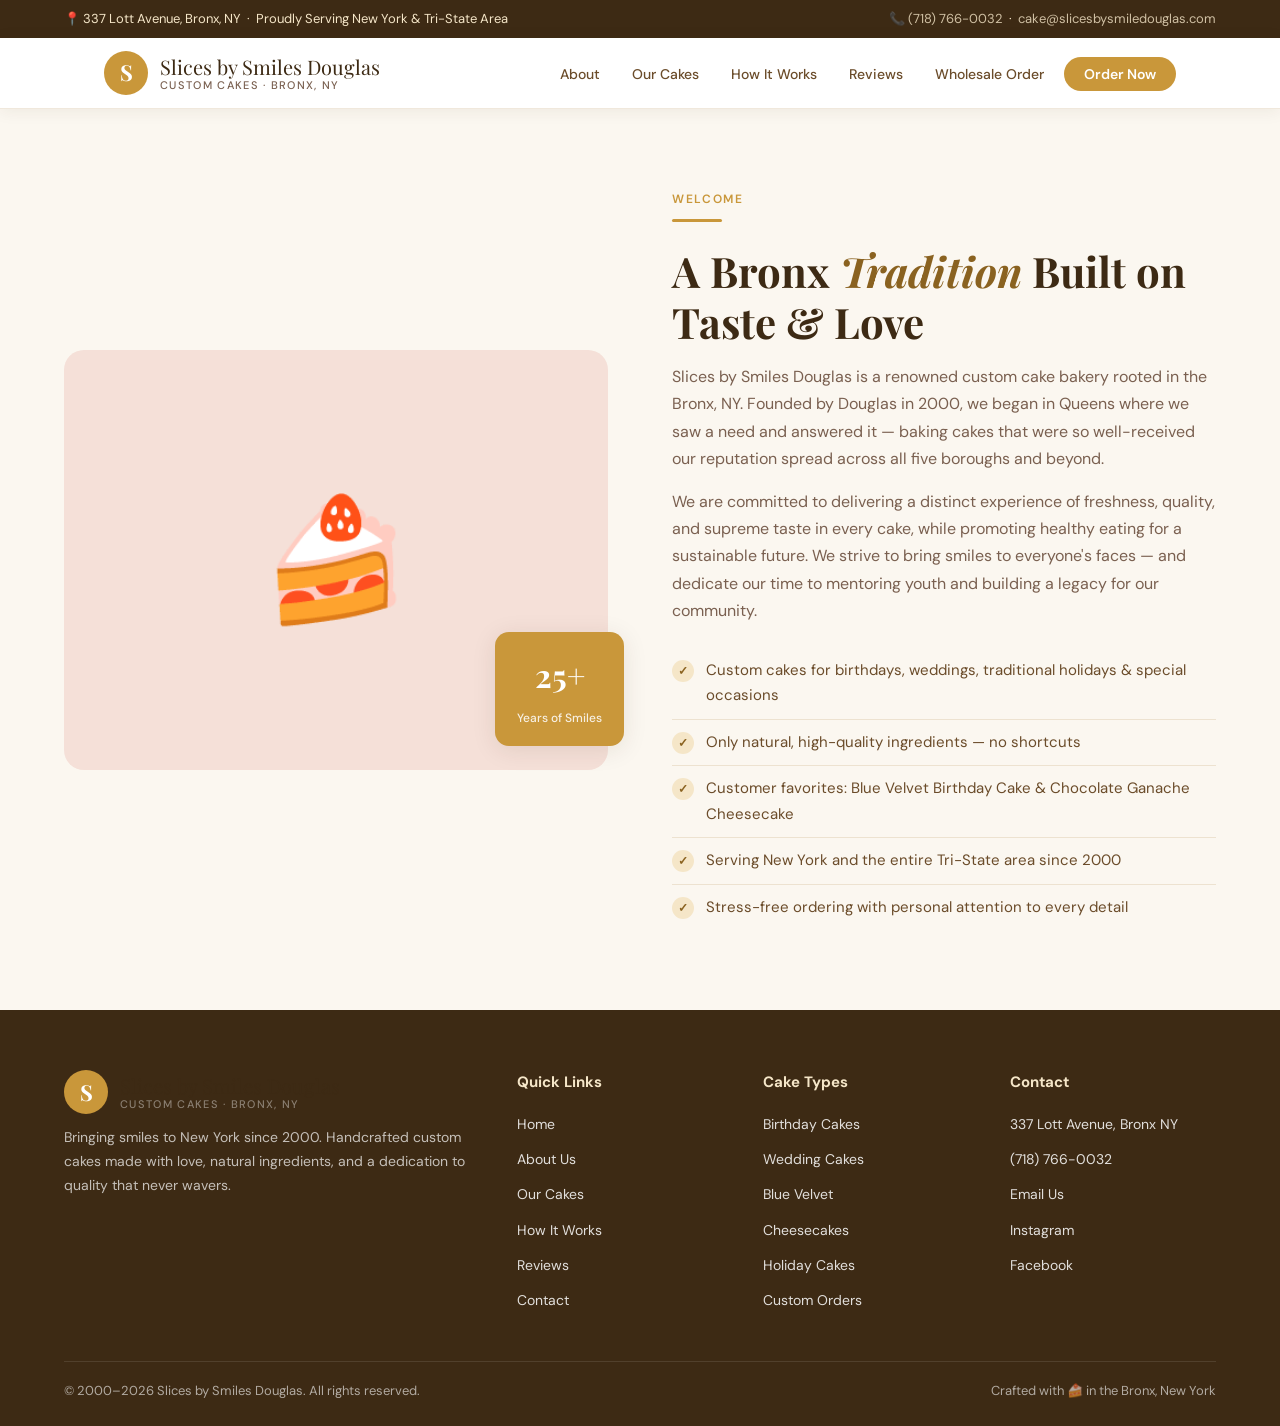
==== about.html @ 43f61bf9 "Initial site upload: index.html, about.html, order.html, all navigation and references updated" ====
<!doctype html>
<html lang="en">
  <head>
    <meta charset="UTF-8" />
    <meta name="viewport" content="width=device-width, initial-scale=1.0" />
    <title>About Us – Slices by Smiles Douglas</title>
    <link
      href="https://fonts.googleapis.com/css2?family=Playfair+Display:ital,wght@0,400;0,700;1,400&family=DM+Sans:wght@300;400;500;600&display=swap"
      rel="stylesheet" />
    <style>
      *, *::before, *::after { box-sizing: border-box; margin: 0; padding: 0; }
      :root { --gold: #c9973a; --gold-light: #f5e6c8; --gold-dark: #8a6220; --cream: #fbf7f0; --brown: #3d2a14; --brown-mid: #6b4c2a; --blush: #f5e0d8; --white: #ffffff; --text: #2a1a0a; --muted: #7a6050; --border: rgba(180, 140, 80, 0.2); --font-display: "Playfair Display", Georgia, serif; --font-body: "DM Sans", sans-serif; --radius: 8px; --shadow: 0 4px 24px rgba(61, 42, 20, 0.1); }
      html { scroll-behavior: smooth; }
      body { font-family: var(--font-body); background: var(--cream); color: var(--text); line-height: 1.7; }
      img { display: block; max-width: 100%; }
      a { text-decoration: none; color: inherit; }
      /* ---- TOP BAR ---- */
      .topbar { background: var(--brown); color: var(--gold-light); font-size: 13px; display: flex; justify-content: space-between; align-items: center; padding: 8px 5%; gap: 12px; flex-wrap: wrap; }
      .topbar a { color: var(--gold-light); opacity: 0.8; }
      .topbar a:hover { opacity: 1; }
      /* ---- NAV ---- */
      nav { background: var(--white); border-bottom: 1px solid var(--border); position: sticky; top: 0; z-index: 100; box-shadow: 0 2px 16px rgba(61, 42, 20, 0.07); }
      .nav-inner { max-width: 1200px; margin: auto; display: flex; align-items: center; justify-content: space-between; padding: 0 5%; height: 70px; gap: 24px; }
      .logo { display: flex; align-items: center; gap: 12px; }
      .logo-icon { width: 44px; height: 44px; background: var(--gold); border-radius: 50%; display: flex; align-items: center; justify-content: center; font-family: var(--font-display); font-size: 22px; color: var(--white); font-weight: 700; }
      .logo-text { font-family: var(--font-display); font-size: 20px; color: var(--brown); line-height: 1.2; }
      .logo-text span { display: block; font-size: 11px; font-family: var(--font-body); font-weight: 500; color: var(--muted); letter-spacing: 0.12em; text-transform: uppercase; }
      .nav-links { display: flex; list-style: none; gap: 8px; }
      .nav-links a { font-size: 14px; font-weight: 500; color: var(--brown-mid); padding: 8px 12px; border-radius: var(--radius); transition: background 0.15s, color 0.15s; }
      .nav-links a:hover { background: var(--gold-light); color: var(--gold-dark); }
      .nav-cta { background: var(--gold); color: var(--white) !important; border-radius: 24px !important; padding: 8px 20px !important; font-weight: 600 !important; transition: background 0.15s !important; }
      .nav-cta:hover { background: var(--gold-dark) !important; }
      /* ---- SECTIONS ---- */
      section { padding: 80px 5%; }
      .section-inner { max-width: 1200px; margin: auto; }
      .section-tag { font-size: 12px; font-weight: 600; letter-spacing: 0.14em; text-transform: uppercase; color: var(--gold); margin-bottom: 10px; }
      .section-title { font-family: var(--font-display); font-size: clamp(28px, 4vw, 42px); color: var(--brown); line-height: 1.2; margin-bottom: 16px; }
      .section-title em { font-style: italic; color: var(--gold-dark); }
      .divider { width: 50px; height: 3px; background: var(--gold); border-radius: 2px; margin-bottom: 24px; }
      /* ---- ABOUT ---- */
      .about-grid { display: grid; grid-template-columns: 1fr 1fr; gap: 64px; align-items: center; }
      .about-visual { position: relative; }
      .about-img-box { background: var(--blush); border-radius: 20px; height: 420px; display: flex; align-items: center; justify-content: center; font-size: 120px; overflow: hidden; position: relative; }
      .about-badge { position: absolute; bottom: 24px; right: -16px; background: var(--gold); color: var(--white); border-radius: 14px; padding: 16px 22px; box-shadow: var(--shadow); text-align: center; }
      .about-badge .num { font-family: var(--font-display); font-size: 32px; font-weight: 700; display: block; }
      .about-badge .label { font-size: 12px; font-weight: 500; opacity: 0.85; }
      .about-list { list-style: none; margin-top: 20px; }
      .about-list li { display: flex; align-items: flex-start; gap: 12px; padding: 10px 0; border-bottom: 1px solid var(--border); font-size: 15px; color: var(--brown-mid); }
      .about-list li:last-child { border-bottom: none; }
      .check { width: 22px; height: 22px; min-width: 22px; background: var(--gold-light); border-radius: 50%; display: flex; align-items: center; justify-content: center; color: var(--gold-dark); font-size: 12px; font-weight: 700; margin-top: 2px; }
      /* ---- FOOTER ---- */
      footer { background: var(--brown); color: var(--white); padding: 60px 5% 24px; }
      .footer-grid { display: grid; grid-template-columns: 2fr 1fr 1fr 1fr; gap: 40px; max-width: 1200px; margin: auto; }
      .footer-brand { margin-bottom: 24px; }
      .footer-brand .logo { margin-bottom: 12px; }
      .footer-brand p { color: rgba(255,255,255,0.7); font-size: 14px; }
      .footer-col h5 { font-size: 15px; font-weight: 700; margin-bottom: 14px; color: var(--gold-light); }
      .footer-col ul { list-style: none; padding: 0; }
      .footer-col ul li { margin-bottom: 8px; }
      .footer-col ul a { color: var(--white); opacity: 0.85; font-size: 14px; }
      .footer-col ul a:hover { opacity: 1; text-decoration: underline; }
      .footer-bottom { border-top: 1px solid rgba(255,255,255,0.1); margin-top: 40px; padding-top: 18px; display: flex; justify-content: space-between; font-size: 13px; color: rgba(255,255,255,0.6); }
    </style>
  </head>
  <body>
    <!-- TOP BAR -->
    <div class="topbar">
      <span>📍 337 Lott Avenue, Bronx, NY &nbsp;·&nbsp; Proudly Serving New York & Tri-State Area</span>
      <span>
        <a href="tel:7187660032">📞 (718) 766-0032</a>
        &nbsp;·&nbsp;
        <a href="mailto:cake@slicesbysmiledouglas.com">cake@slicesbysmiledouglas.com</a>
      </span>
    </div>
    <!-- NAV -->
    <nav>
      <div class="nav-inner">
        <a href="index.html" class="logo">
          <div class="logo-icon">S</div>
          <div class="logo-text">
            Slices by Smiles Douglas
            <span>Custom Cakes · Bronx, NY</span>
          </div>
        </a>
        <ul class="nav-links">
          <li><a href="about.html">About</a></li>
          <li><a href="index.html#menu">Our Cakes</a></li>
          <li><a href="index.html#how">How It Works</a></li>
          <li><a href="index.html#testimonials">Reviews</a></li>
          <li><a href="order.html">Wholesale Order</a></li>
          <li><a href="index.html#contact" class="nav-cta">Order Now</a></li>
        </ul>
      </div>
    </nav>
    <!-- ABOUT (Main Content) -->
    <section id="about">
      <div class="section-inner">
        <div class="about-grid">
          <div class="about-visual">
            <div class="about-img-box">🍰</div>
            <div class="about-badge">
              <span class="num">25+</span>
              <span class="label">Years of Smiles</span>
            </div>
          </div>
          <div>
            <div class="section-tag">Welcome</div>
            <div class="divider"></div>
            <h2 class="section-title">
              A Bronx <em>Tradition</em> Built on Taste & Love
            </h2>
            <p style="color: var(--muted); font-size: 16px; margin-bottom: 16px">
              Slices by Smiles Douglas is a renowned custom cake bakery rooted in the Bronx, NY. Founded by Douglas in 2000, we began in Queens where we saw a need and answered it — baking cakes that were so well-received our reputation spread across all five boroughs and beyond.
            </p>
            <p style="color: var(--muted); font-size: 16px; margin-bottom: 24px">
              We are committed to delivering a distinct experience of freshness, quality, and supreme taste in every cake, while promoting healthy eating for a sustainable future. We strive to bring smiles to everyone's faces — and dedicate our time to mentoring youth and building a legacy for our community.
            </p>
            <ul class="about-list">
              <li>
                <span class="check">✓</span> Custom cakes for birthdays, weddings, traditional holidays & special occasions
              </li>
              <li>
                <span class="check">✓</span> Only natural, high-quality ingredients — no shortcuts
              </li>
              <li>
                <span class="check">✓</span> Customer favorites: Blue Velvet Birthday Cake & Chocolate Ganache Cheesecake
              </li>
              <li>
                <span class="check">✓</span> Serving New York and the entire Tri-State area since 2000
              </li>
              <li>
                <span class="check">✓</span> Stress-free ordering with personal attention to every detail
              </li>
            </ul>
          </div>
        </div>
      </div>
    </section>
    <!-- FOOTER -->
    <footer>
      <div class="footer-grid">
        <div class="footer-brand">
          <a href="index.html" class="logo">
            <div class="logo-icon">S</div>
            <div class="logo-text">
              Slices by Smiles Douglas
              <span style="color: rgba(255, 255, 255, 0.4)">Custom Cakes · Bronx, NY</span>
            </div>
          </a>
          <p>
            Bringing smiles to New York since 2000. Handcrafted custom cakes made with love, natural ingredients, and a dedication to quality that never wavers.
          </p>
        </div>
        <div class="footer-col">
          <h5>Quick Links</h5>
          <ul>
            <li><a href="index.html">Home</a></li>
            <li><a href="about.html">About Us</a></li>
            <li><a href="index.html#menu">Our Cakes</a></li>
            <li><a href="index.html#how">How It Works</a></li>
            <li><a href="index.html#testimonials">Reviews</a></li>
            <li><a href="index.html#contact">Contact</a></li>
          </ul>
        </div>
        <div class="footer-col">
          <h5>Cake Types</h5>
          <ul>
            <li><a href="#">Birthday Cakes</a></li>
            <li><a href="#">Wedding Cakes</a></li>
            <li><a href="#">Blue Velvet</a></li>
            <li><a href="#">Cheesecakes</a></li>
            <li><a href="#">Holiday Cakes</a></li>
            <li><a href="#">Custom Orders</a></li>
          </ul>
        </div>
        <div class="footer-col">
          <h5>Contact</h5>
          <ul>
            <li><a href="#">337 Lott Avenue, Bronx NY</a></li>
            <li><a href="tel:7187660032">(718) 766-0032</a></li>
            <li><a href="mailto:cake@slicesbysmiledouglas.com">Email Us</a></li>
            <li><a href="#">Instagram</a></li>
            <li><a href="#">Facebook</a></li>
          </ul>
        </div>
      </div>
      <div class="footer-bottom">
        <span>© 2000–2026 Slices by Smiles Douglas. All rights reserved.</span>
        <span>Crafted with 🍰 in the Bronx, New York</span>
      </div>
    </footer>
  </body>
</html>
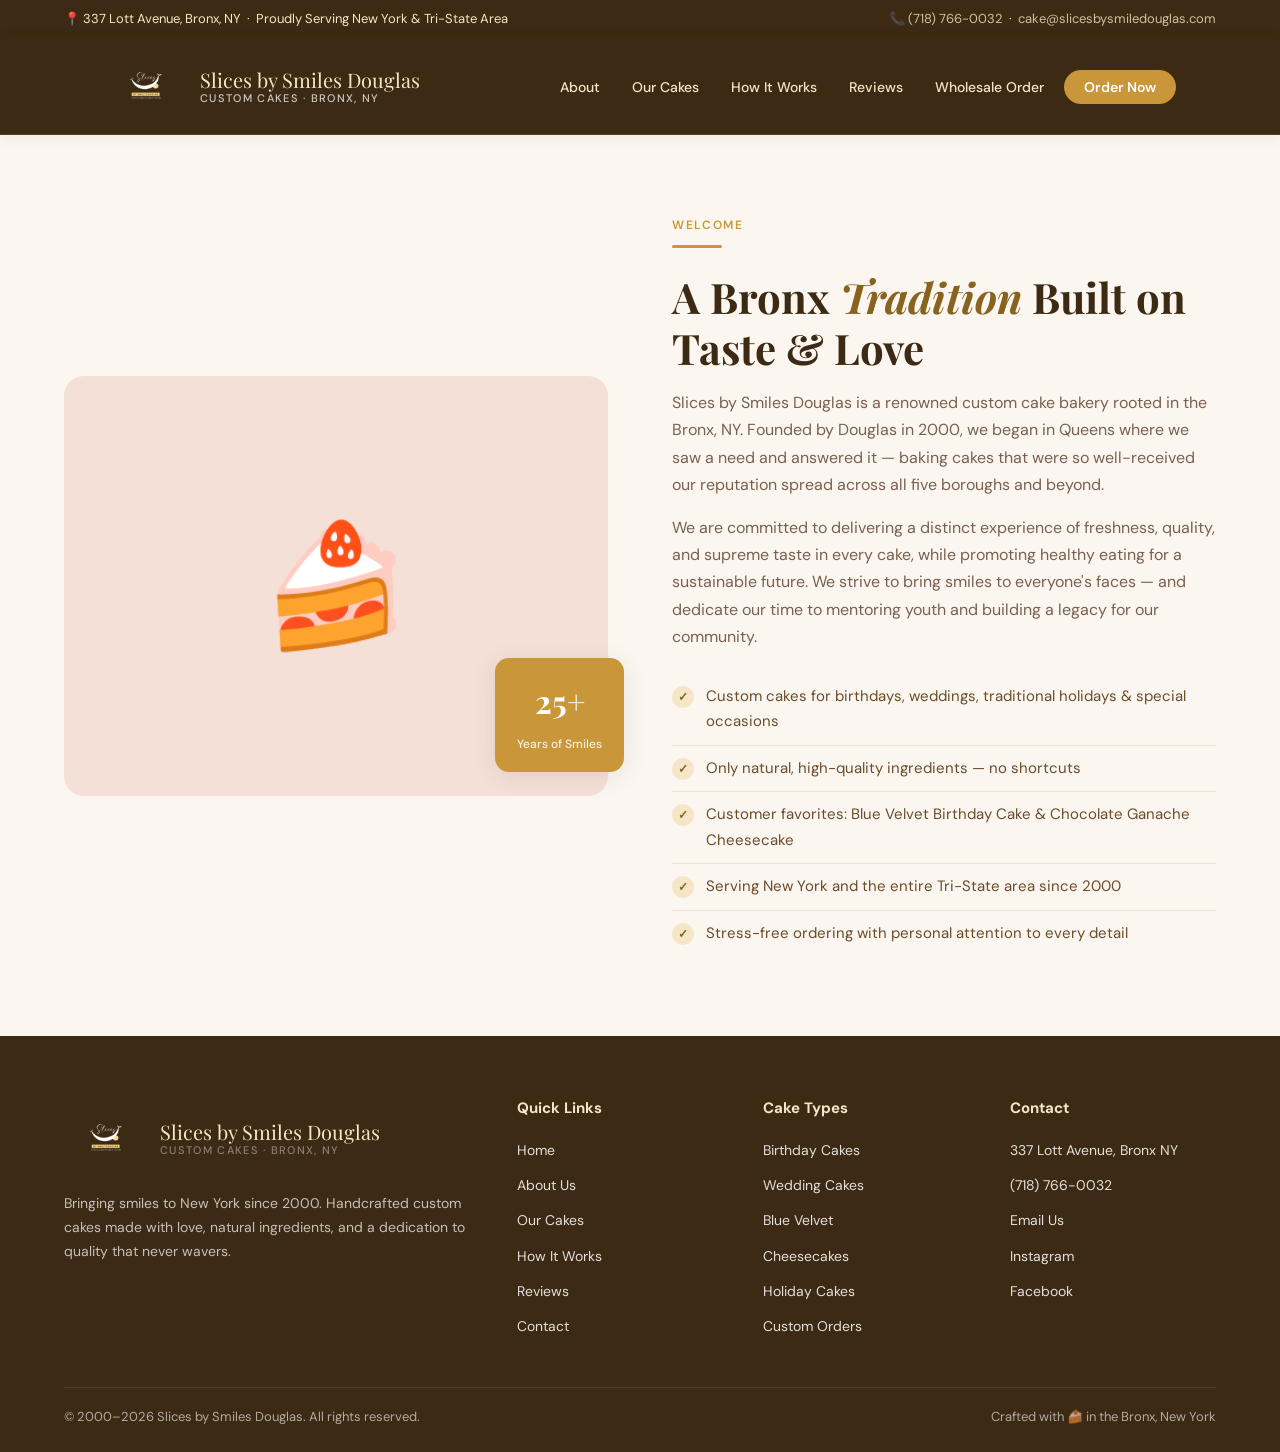
==== commit 3b9b9f36: "Update navbar/logo styling and add gallery assets" ====
--- a/about.html
+++ b/about.html
@@ -19,17 +19,62 @@
       .topbar a { color: var(--gold-light); opacity: 0.8; }
       .topbar a:hover { opacity: 1; }
       /* ---- NAV ---- */
-      nav { background: var(--white); border-bottom: 1px solid var(--border); position: sticky; top: 0; z-index: 100; box-shadow: 0 2px 16px rgba(61, 42, 20, 0.07); }
-      .nav-inner { max-width: 1200px; margin: auto; display: flex; align-items: center; justify-content: space-between; padding: 0 5%; height: 70px; gap: 24px; }
+      nav { background: var(--brown); border-bottom: 1px solid var(--border); position: sticky; top: 0; z-index: 100; box-shadow: 0 2px 16px rgba(61, 42, 20, 0.07); }
+      .nav-inner { max-width: 1200px; margin: auto; display: flex; align-items: center; justify-content: space-between; padding: 0 5%; height: 96px; gap: 24px; }
       .logo { display: flex; align-items: center; gap: 12px; }
-      .logo-icon { width: 44px; height: 44px; background: var(--gold); border-radius: 50%; display: flex; align-items: center; justify-content: center; font-family: var(--font-display); font-size: 22px; color: var(--white); font-weight: 700; }
-      .logo-text { font-family: var(--font-display); font-size: 20px; color: var(--brown); line-height: 1.2; }
-      .logo-text span { display: block; font-size: 11px; font-family: var(--font-body); font-weight: 500; color: var(--muted); letter-spacing: 0.12em; text-transform: uppercase; }
+      .logo-icon { width: 84px; height: 84px; background: url('cake_pictures/douglas_cake-new.png') center/contain no-repeat; border-radius: 10px; display: flex; align-items: center; justify-content: center; font-size: 0; color: transparent; }
+      .logo-text { font-family: var(--font-display); font-size: 20px; color: var(--gold-light); line-height: 1.2; }
+      .logo-text span { display: block; font-size: 11px; font-family: var(--font-body); font-weight: 500; color: rgba(255,255,255,0.75); letter-spacing: 0.12em; text-transform: uppercase; }
       .nav-links { display: flex; list-style: none; gap: 8px; }
-      .nav-links a { font-size: 14px; font-weight: 500; color: var(--brown-mid); padding: 8px 12px; border-radius: var(--radius); transition: background 0.15s, color 0.15s; }
-      .nav-links a:hover { background: var(--gold-light); color: var(--gold-dark); }
+      .nav-links a { font-size: 14px; font-weight: 500; color: var(--gold-light); padding: 8px 12px; border-radius: var(--radius); transition: background 0.15s, color 0.15s; }
+      .nav-links a:hover { background: rgba(245,230,200,0.2); color: var(--white); }
       .nav-cta { background: var(--gold); color: var(--white) !important; border-radius: 24px !important; padding: 8px 20px !important; font-weight: 600 !important; transition: background 0.15s !important; }
       .nav-cta:hover { background: var(--gold-dark) !important; }
+      .nav-toggle {
+        display: none;
+        background: none;
+        border: none;
+        font-size: 28px;
+        color: var(--gold-light);
+        cursor: pointer;
+        margin-left: 10px;
+        z-index: 101;
+      }
+      @media (max-width: 560px) {
+        .nav-inner {
+          height: 80px;
+          gap: 12px;
+        }
+        .logo-icon {
+          width: 60px;
+          height: 60px;
+          border-radius: 8px;
+        }
+        .logo-text {
+          font-size: 16px;
+        }
+        .logo-text span {
+          font-size: 9px;
+        }
+        .nav-links {
+          display: none;
+          position: absolute;
+          top: 80px;
+          right: 0;
+          background: var(--brown);
+          flex-direction: column;
+          width: 100%;
+          box-shadow: 0 8px 24px rgba(61, 42, 20, 0.08);
+          border-bottom-left-radius: var(--radius);
+          border-bottom-right-radius: var(--radius);
+        }
+        .nav-links.open {
+          display: flex;
+        }
+        .nav-toggle {
+          display: block;
+        }
+      }
       /* ---- SECTIONS ---- */
       section { padding: 80px 5%; }
       .section-inner { max-width: 1200px; margin: auto; }
@@ -82,6 +127,7 @@
             <span>Custom Cakes · Bronx, NY</span>
           </div>
         </a>
+        <button class="nav-toggle" aria-label="Open navigation" onclick="document.querySelector('.nav-links').classList.toggle('open')">☰</button>
         <ul class="nav-links">
           <li><a href="about.html">About</a></li>
           <li><a href="index.html#menu">Our Cakes</a></li>
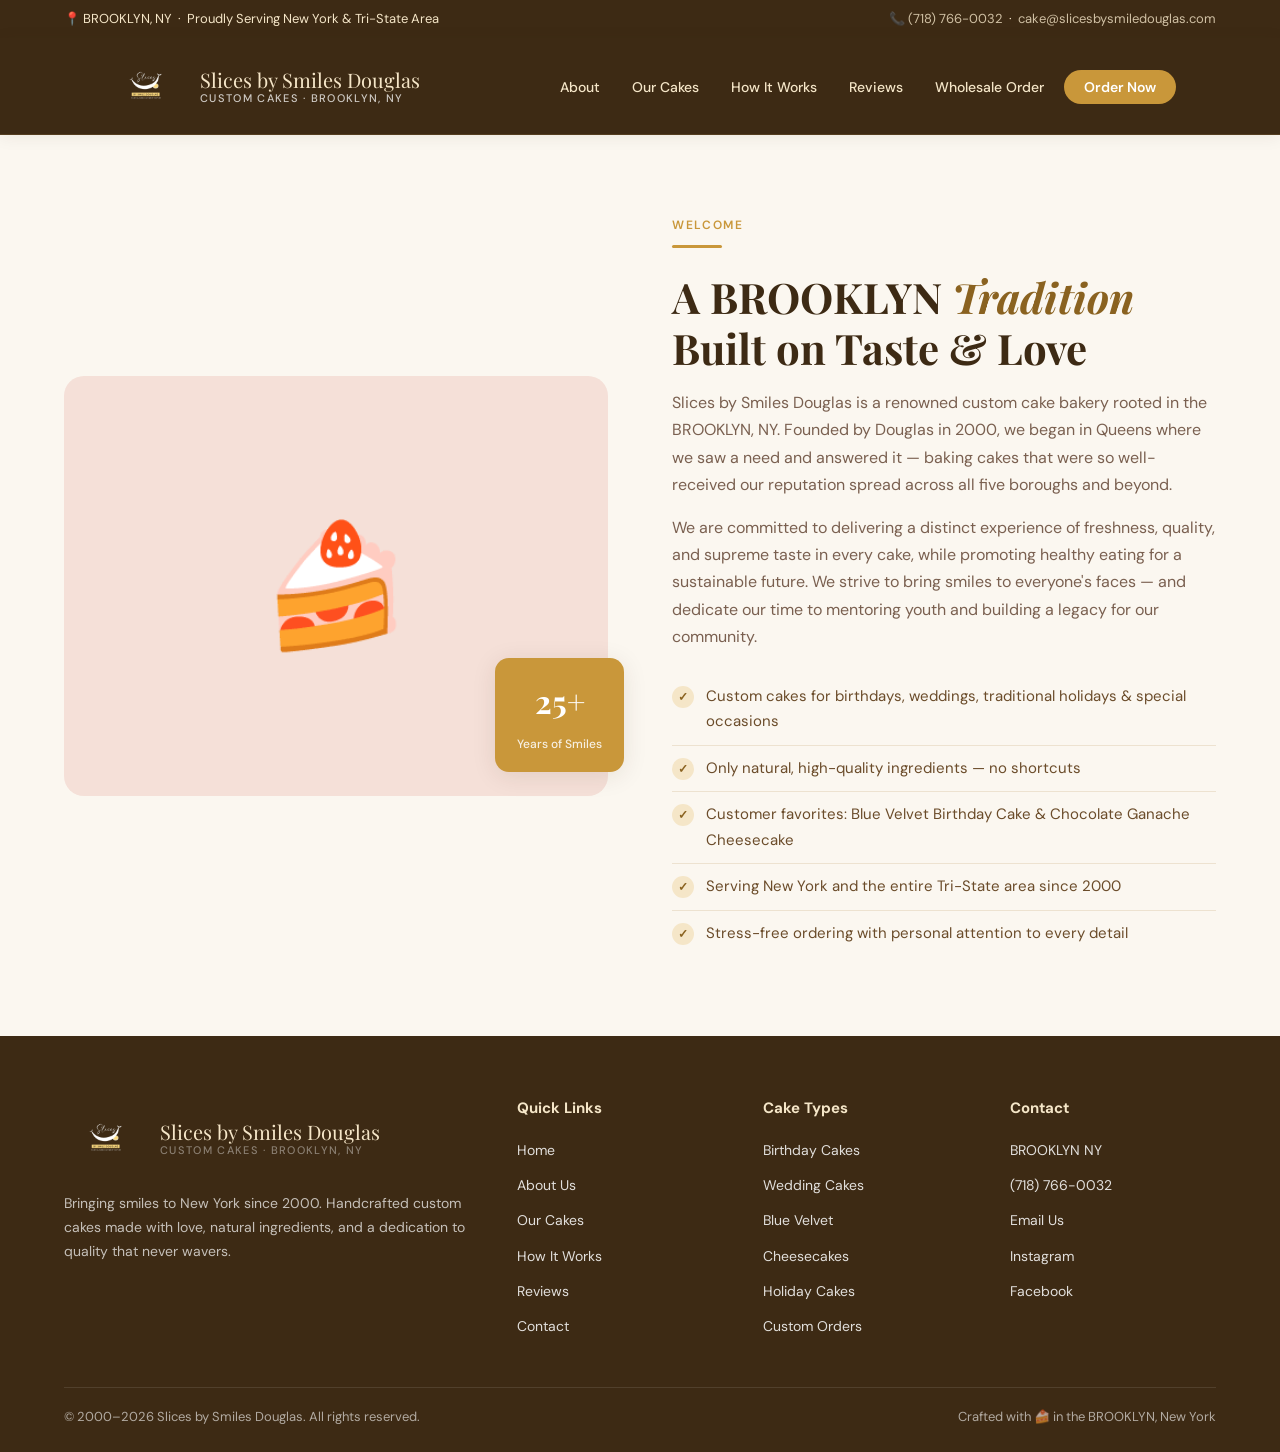
==== commit 1abc11b3: "Improve mobile responsiveness and refine about page mobile layout" ====
--- a/about.html
+++ b/about.html
@@ -20,7 +20,7 @@
       .topbar a:hover { opacity: 1; }
       /* ---- NAV ---- */
       nav { background: var(--brown); border-bottom: 1px solid var(--border); position: sticky; top: 0; z-index: 100; box-shadow: 0 2px 16px rgba(61, 42, 20, 0.07); }
-      .nav-inner { max-width: 1200px; margin: auto; display: flex; align-items: center; justify-content: space-between; padding: 0 5%; height: 96px; gap: 24px; }
+      .nav-inner { max-width: 1200px; margin: auto; display: flex; align-items: center; justify-content: space-between; position: relative; padding: 0 5%; height: 96px; gap: 24px; }
       .logo { display: flex; align-items: center; gap: 12px; }
       .logo-icon { width: 84px; height: 84px; background: url('cake_pictures/douglas_cake-new.png') center/contain no-repeat; border-radius: 10px; display: flex; align-items: center; justify-content: center; font-size: 0; color: transparent; }
       .logo-text { font-family: var(--font-display); font-size: 20px; color: var(--gold-light); line-height: 1.2; }
@@ -40,14 +40,14 @@
         margin-left: 10px;
         z-index: 101;
       }
-      @media (max-width: 560px) {
+      @media (max-width: 768px) {
         .nav-inner {
-          height: 80px;
+          height: 88px;
           gap: 12px;
         }
         .logo-icon {
-          width: 60px;
-          height: 60px;
+          width: 72px;
+          height: 72px;
           border-radius: 8px;
         }
         .logo-text {
@@ -59,7 +59,7 @@
         .nav-links {
           display: none;
           position: absolute;
-          top: 80px;
+          top: 88px;
           right: 0;
           background: var(--brown);
           flex-direction: column;
@@ -74,6 +74,19 @@
         .nav-toggle {
           display: block;
         }
+      }
+      @media (max-width: 900px) {
+        .about-grid { grid-template-columns: 1fr; gap: 36px; }
+        .about-img-box { height: 280px; font-size: 90px; }
+        .about-badge { right: 10px; }
+        .footer-grid { grid-template-columns: 1fr 1fr; }
+      }
+      @media (max-width: 560px) {
+        .topbar { justify-content: center; text-align: center; gap: 6px; font-size: 12px; }
+        section { padding: 56px 5%; }
+        .about-img-box { height: 220px; font-size: 72px; }
+        .footer-grid { grid-template-columns: 1fr; }
+        .footer-bottom { flex-direction: column; align-items: flex-start; gap: 8px; }
       }
       /* ---- SECTIONS ---- */
       section { padding: 80px 5%; }
@@ -105,12 +118,40 @@
       .footer-col ul a { color: var(--white); opacity: 0.85; font-size: 14px; }
       .footer-col ul a:hover { opacity: 1; text-decoration: underline; }
       .footer-bottom { border-top: 1px solid rgba(255,255,255,0.1); margin-top: 40px; padding-top: 18px; display: flex; justify-content: space-between; font-size: 13px; color: rgba(255,255,255,0.6); }
+
+      /* ---- FINAL RESPONSIVE OVERRIDES ---- */
+      @media (max-width: 900px) {
+        .about-grid { grid-template-columns: 1fr; gap: 34px; }
+        .about-img-box { height: 260px; font-size: 86px; }
+        .about-badge { right: 10px; }
+        .footer-grid { grid-template-columns: 1fr 1fr; }
+      }
+      @media (max-width: 768px) {
+        .nav-inner { height: 90px; }
+        .logo-icon { width: 74px; height: 74px; }
+        .nav-links { top: 90px; padding: 10px 0; }
+        .nav-links a { padding: 10px 14px; }
+      }
+      @media (max-width: 560px) {
+        .topbar { justify-content: center; text-align: center; gap: 6px; font-size: 12px; }
+        nav .logo-text { display: none; }
+        .nav-inner { height: 92px; }
+        .logo-icon { width: 82px; height: 82px; }
+        .nav-links { top: 92px; }
+        section { padding: 44px 5%; }
+        .about-img-box { height: 210px; font-size: 66px; border-radius: 16px; }
+        .about-badge { position: static; margin-top: 12px; display: inline-block; }
+        .section-title { font-size: clamp(24px, 7vw, 32px); }
+        .about-list li { font-size: 14px; line-height: 1.5; }
+        .footer-grid { grid-template-columns: 1fr; gap: 28px; }
+        .footer-bottom { flex-direction: column; align-items: flex-start; gap: 8px; }
+      }
     </style>
   </head>
   <body>
     <!-- TOP BAR -->
     <div class="topbar">
-      <span>📍 337 Lott Avenue, Bronx, NY &nbsp;·&nbsp; Proudly Serving New York & Tri-State Area</span>
+      <span>📍  BROOKLYN, NY &nbsp;·&nbsp; Proudly Serving New York & Tri-State Area</span>
       <span>
         <a href="tel:7187660032">📞 (718) 766-0032</a>
         &nbsp;·&nbsp;
@@ -124,7 +165,7 @@
           <div class="logo-icon">S</div>
           <div class="logo-text">
             Slices by Smiles Douglas
-            <span>Custom Cakes · Bronx, NY</span>
+            <span>Custom Cakes · BROOKLYN, NY</span>
           </div>
         </a>
         <button class="nav-toggle" aria-label="Open navigation" onclick="document.querySelector('.nav-links').classList.toggle('open')">☰</button>
@@ -153,10 +194,10 @@
             <div class="section-tag">Welcome</div>
             <div class="divider"></div>
             <h2 class="section-title">
-              A Bronx <em>Tradition</em> Built on Taste & Love
+              A BROOKLYN <em>Tradition</em> Built on Taste & Love
             </h2>
             <p style="color: var(--muted); font-size: 16px; margin-bottom: 16px">
-              Slices by Smiles Douglas is a renowned custom cake bakery rooted in the Bronx, NY. Founded by Douglas in 2000, we began in Queens where we saw a need and answered it — baking cakes that were so well-received our reputation spread across all five boroughs and beyond.
+              Slices by Smiles Douglas is a renowned custom cake bakery rooted in the BROOKLYN, NY. Founded by Douglas in 2000, we began in Queens where we saw a need and answered it — baking cakes that were so well-received our reputation spread across all five boroughs and beyond.
             </p>
             <p style="color: var(--muted); font-size: 16px; margin-bottom: 24px">
               We are committed to delivering a distinct experience of freshness, quality, and supreme taste in every cake, while promoting healthy eating for a sustainable future. We strive to bring smiles to everyone's faces — and dedicate our time to mentoring youth and building a legacy for our community.
@@ -190,7 +231,7 @@
             <div class="logo-icon">S</div>
             <div class="logo-text">
               Slices by Smiles Douglas
-              <span style="color: rgba(255, 255, 255, 0.4)">Custom Cakes · Bronx, NY</span>
+              <span style="color: rgba(255, 255, 255, 0.4)">Custom Cakes · BROOKLYN, NY</span>
             </div>
           </a>
           <p>
@@ -222,7 +263,7 @@
         <div class="footer-col">
           <h5>Contact</h5>
           <ul>
-            <li><a href="#">337 Lott Avenue, Bronx NY</a></li>
+            <li><a href="#"> BROOKLYN NY</a></li>
             <li><a href="tel:7187660032">(718) 766-0032</a></li>
             <li><a href="mailto:cake@slicesbysmiledouglas.com">Email Us</a></li>
             <li><a href="#">Instagram</a></li>
@@ -232,7 +273,7 @@
       </div>
       <div class="footer-bottom">
         <span>© 2000–2026 Slices by Smiles Douglas. All rights reserved.</span>
-        <span>Crafted with 🍰 in the Bronx, New York</span>
+        <span>Crafted with 🍰 in the BROOKLYN, New York</span>
       </div>
     </footer>
   </body>
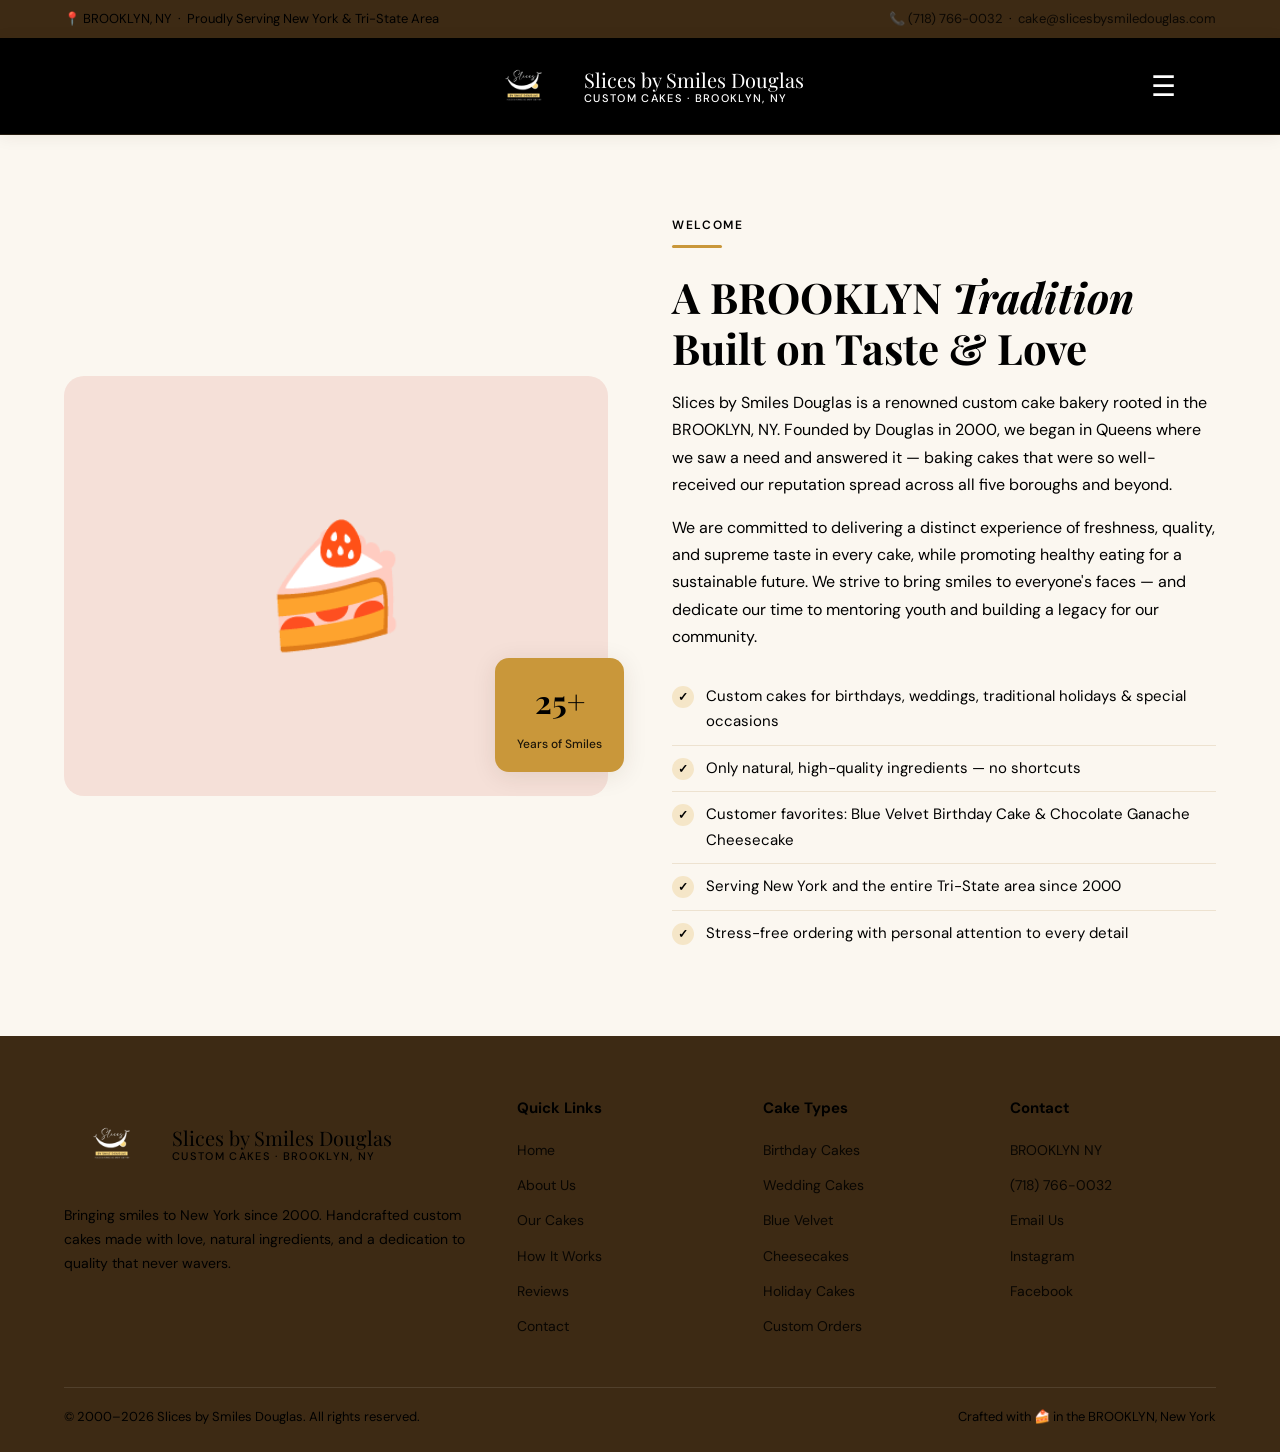
==== commit 31554abb: "Update homepage services cards, add auto order modal, and sync site assets" ====
--- a/about.html
+++ b/about.html
@@ -19,25 +19,27 @@
       .topbar a { color: var(--gold-light); opacity: 0.8; }
       .topbar a:hover { opacity: 1; }
       /* ---- NAV ---- */
-      nav { background: var(--brown); border-bottom: 1px solid var(--border); position: sticky; top: 0; z-index: 100; box-shadow: 0 2px 16px rgba(61, 42, 20, 0.07); }
-      .nav-inner { max-width: 1200px; margin: auto; display: flex; align-items: center; justify-content: space-between; position: relative; padding: 0 5%; height: 96px; gap: 24px; }
+      nav { background: #000; border-bottom: 1px solid var(--border); position: sticky; top: 0; z-index: 100; box-shadow: 0 2px 16px rgba(61, 42, 20, 0.07); }
+      .nav-inner { max-width: 1200px; margin: auto; display: flex; align-items: center; justify-content: space-between; position: relative; padding: 0 5%; height: 96px; gap: 24px; overflow: visible; }
       .logo { display: flex; align-items: center; gap: 12px; }
-      .logo-icon { width: 84px; height: 84px; background: url('cake_pictures/douglas_cake-new.png') center/contain no-repeat; border-radius: 10px; display: flex; align-items: center; justify-content: center; font-size: 0; color: transparent; }
+      nav .logo { position: absolute; left: 50%; transform: translateX(-50%); }
+      .logo-icon { width: 96px; height: 96px; background: url('cake_pictures/douglas_cake-new.png') center/contain no-repeat; border-radius: 10px; display: flex; align-items: center; justify-content: center; font-size: 0; color: transparent; }
       .logo-text { font-family: var(--font-display); font-size: 20px; color: var(--gold-light); line-height: 1.2; }
       .logo-text span { display: block; font-size: 11px; font-family: var(--font-body); font-weight: 500; color: rgba(255,255,255,0.75); letter-spacing: 0.12em; text-transform: uppercase; }
-      .nav-links { display: flex; list-style: none; gap: 8px; }
-      .nav-links a { font-size: 14px; font-weight: 500; color: var(--gold-light); padding: 8px 12px; border-radius: var(--radius); transition: background 0.15s, color 0.15s; }
+      .nav-links { display: none; list-style: none; position: absolute; top: 96px; right: 0; left: 0; background: #000; flex-direction: column; width: 100%; box-shadow: 0 8px 24px rgba(61, 42, 20, 0.12); border-bottom-left-radius: var(--radius); border-bottom-right-radius: var(--radius); padding: 10px 0; z-index: 102; }
+      .nav-links.open { display: flex; }
+      .nav-links a { font-size: 14px; font-weight: 500; color: var(--gold-light); padding: 10px 14px; border-radius: var(--radius); transition: background 0.15s, color 0.15s; }
       .nav-links a:hover { background: rgba(245,230,200,0.2); color: var(--white); }
       .nav-cta { background: var(--gold); color: var(--white) !important; border-radius: 24px !important; padding: 8px 20px !important; font-weight: 600 !important; transition: background 0.15s !important; }
       .nav-cta:hover { background: var(--gold-dark) !important; }
       .nav-toggle {
-        display: none;
+        display: block;
         background: none;
         border: none;
         font-size: 28px;
         color: var(--gold-light);
         cursor: pointer;
-        margin-left: 10px;
+        margin-left: auto;
         z-index: 101;
       }
       @media (max-width: 768px) {
@@ -46,8 +48,8 @@
           gap: 12px;
         }
         .logo-icon {
-          width: 72px;
-          height: 72px;
+          width: 82px;
+          height: 82px;
           border-radius: 8px;
         }
         .logo-text {
@@ -57,22 +59,8 @@
           font-size: 9px;
         }
         .nav-links {
-          display: none;
-          position: absolute;
           top: 88px;
-          right: 0;
-          background: var(--brown);
-          flex-direction: column;
-          width: 100%;
           box-shadow: 0 8px 24px rgba(61, 42, 20, 0.08);
-          border-bottom-left-radius: var(--radius);
-          border-bottom-right-radius: var(--radius);
-        }
-        .nav-links.open {
-          display: flex;
-        }
-        .nav-toggle {
-          display: block;
         }
       }
       @media (max-width: 900px) {
@@ -119,6 +107,13 @@
       .footer-col ul a:hover { opacity: 1; text-decoration: underline; }
       .footer-bottom { border-top: 1px solid rgba(255,255,255,0.1); margin-top: 40px; padding-top: 18px; display: flex; justify-content: space-between; font-size: 13px; color: rgba(255,255,255,0.6); }
 
+      body * { color: #000 !important; }
+      nav .nav-toggle,
+      nav .nav-links a,
+      nav .nav-cta,
+      nav .logo-text,
+      nav .logo-text span { color: #fff !important; }
+
       /* ---- FINAL RESPONSIVE OVERRIDES ---- */
       @media (max-width: 900px) {
         .about-grid { grid-template-columns: 1fr; gap: 34px; }
@@ -128,7 +123,7 @@
       }
       @media (max-width: 768px) {
         .nav-inner { height: 90px; }
-        .logo-icon { width: 74px; height: 74px; }
+        .logo-icon { width: 84px; height: 84px; }
         .nav-links { top: 90px; padding: 10px 0; }
         .nav-links a { padding: 10px 14px; }
       }
@@ -136,7 +131,7 @@
         .topbar { justify-content: center; text-align: center; gap: 6px; font-size: 12px; }
         nav .logo-text { display: none; }
         .nav-inner { height: 92px; }
-        .logo-icon { width: 82px; height: 82px; }
+        .logo-icon { width: 88px; height: 88px; }
         .nav-links { top: 92px; }
         section { padding: 44px 5%; }
         .about-img-box { height: 210px; font-size: 66px; border-radius: 16px; }
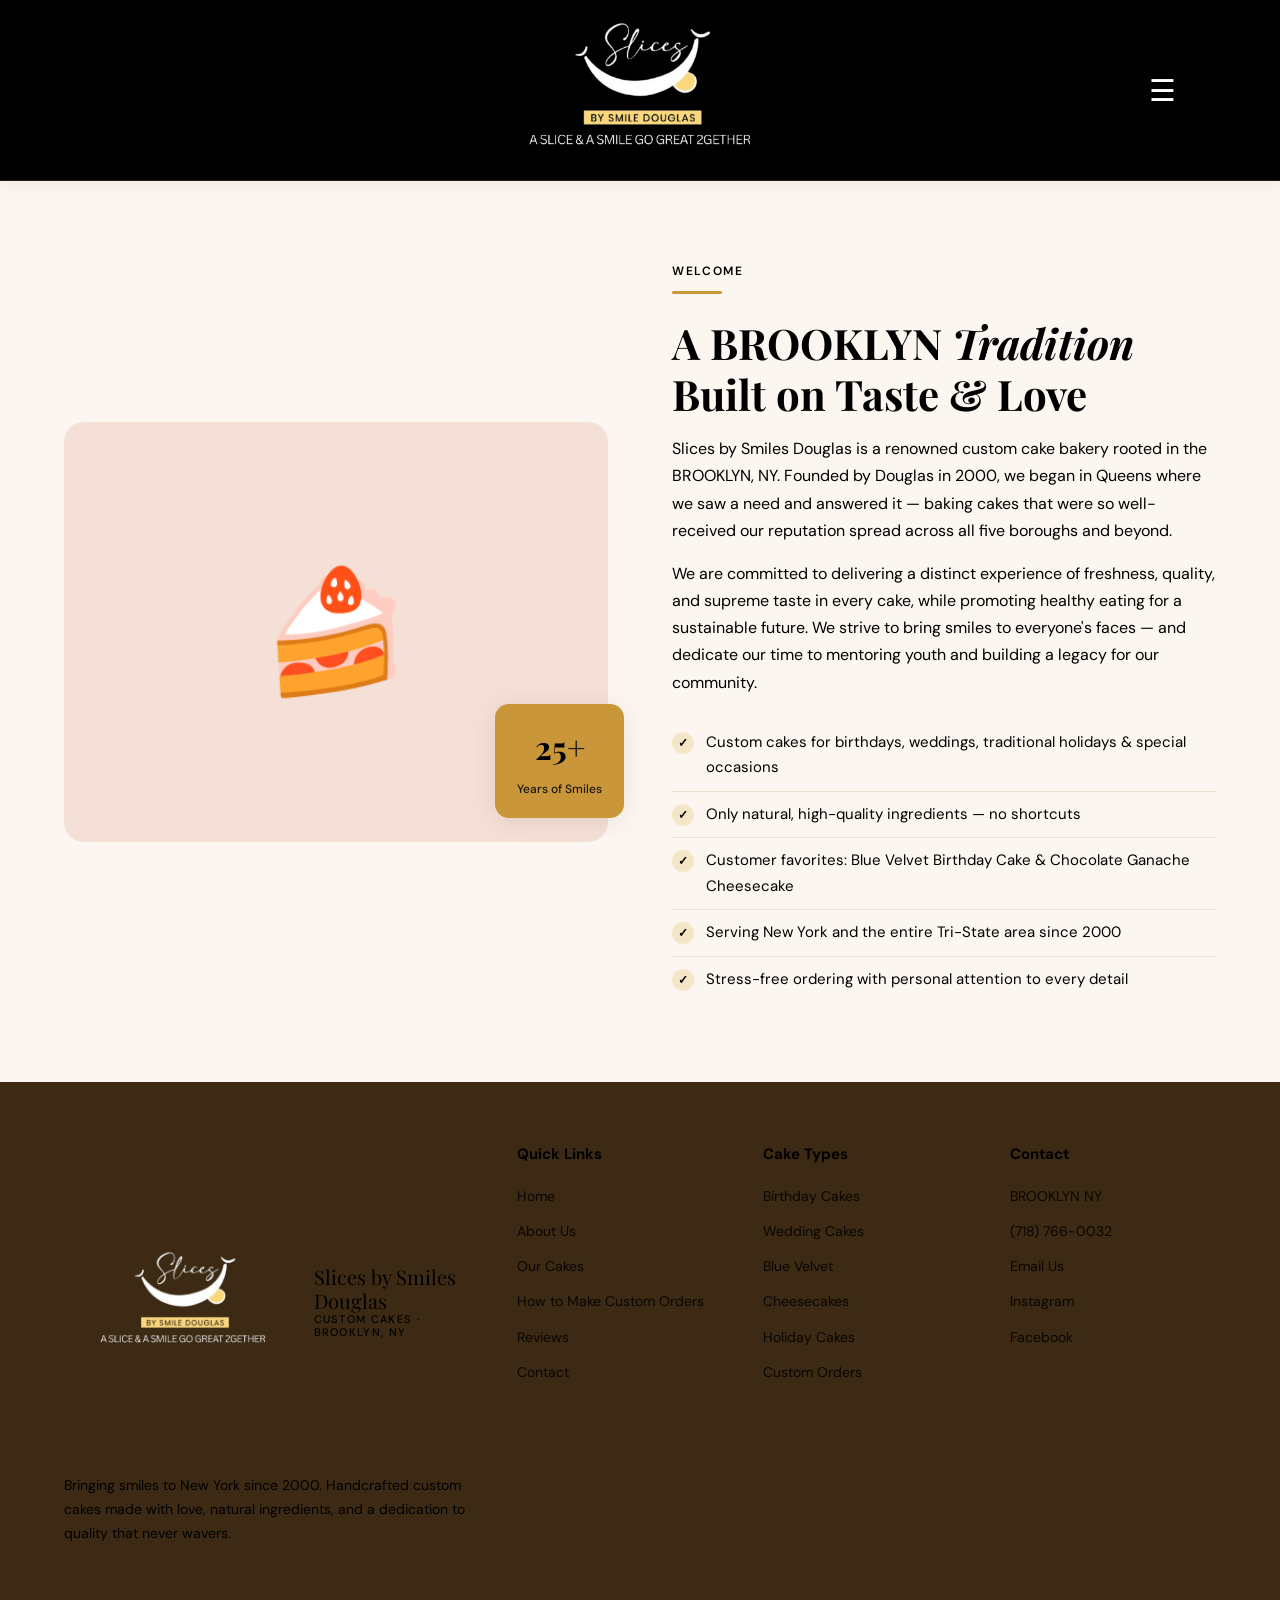
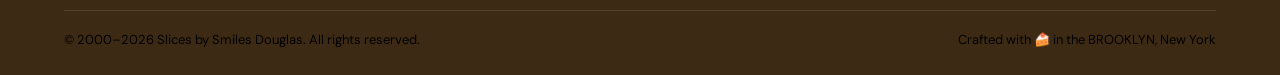
==== commit cfe720b7: "Update gallery filters and menu assets" ====
--- a/about.html
+++ b/about.html
@@ -20,13 +20,13 @@
       .topbar a:hover { opacity: 1; }
       /* ---- NAV ---- */
       nav { background: #000; border-bottom: 1px solid var(--border); position: sticky; top: 0; z-index: 100; box-shadow: 0 2px 16px rgba(61, 42, 20, 0.07); }
-      .nav-inner { max-width: 1200px; margin: auto; display: flex; align-items: center; justify-content: space-between; position: relative; padding: 0 5%; height: 96px; gap: 24px; overflow: visible; }
+      .nav-inner { max-width: 1200px; margin: auto; display: flex; align-items: center; justify-content: space-between; position: relative; padding: 0 5%; height: 180px; gap: 24px; overflow: visible; }
       .logo { display: flex; align-items: center; gap: 12px; }
       nav .logo { position: absolute; left: 50%; transform: translateX(-50%); }
-      .logo-icon { width: 96px; height: 96px; background: url('cake_pictures/douglas_cake-new.png') center/contain no-repeat; border-radius: 10px; display: flex; align-items: center; justify-content: center; font-size: 0; color: transparent; }
+      .logo-icon { width: 320px; height: 320px; background: url('cake_pictures/logo.png') center/contain no-repeat; border-radius: 10px; display: flex; align-items: center; justify-content: center; font-size: 0; color: transparent; }
       .logo-text { font-family: var(--font-display); font-size: 20px; color: var(--gold-light); line-height: 1.2; }
       .logo-text span { display: block; font-size: 11px; font-family: var(--font-body); font-weight: 500; color: rgba(255,255,255,0.75); letter-spacing: 0.12em; text-transform: uppercase; }
-      .nav-links { display: none; list-style: none; position: absolute; top: 96px; right: 0; left: 0; background: #000; flex-direction: column; width: 100%; box-shadow: 0 8px 24px rgba(61, 42, 20, 0.12); border-bottom-left-radius: var(--radius); border-bottom-right-radius: var(--radius); padding: 10px 0; z-index: 102; }
+      .nav-links { display: none; list-style: none; position: absolute; top: 180px; right: 0; left: 0; background: #000; flex-direction: column; width: 100%; box-shadow: 0 8px 24px rgba(61, 42, 20, 0.12); border-bottom-left-radius: var(--radius); border-bottom-right-radius: var(--radius); padding: 10px 0; z-index: 102; }
       .nav-links.open { display: flex; }
       .nav-links a { font-size: 14px; font-weight: 500; color: var(--gold-light); padding: 10px 14px; border-radius: var(--radius); transition: background 0.15s, color 0.15s; }
       .nav-links a:hover { background: rgba(245,230,200,0.2); color: var(--white); }
@@ -36,32 +36,11 @@
         display: block;
         background: none;
         border: none;
-        font-size: 28px;
+        font-size: 30px;
         color: var(--gold-light);
         cursor: pointer;
         margin-left: auto;
         z-index: 101;
-      }
-      @media (max-width: 768px) {
-        .nav-inner {
-          height: 88px;
-          gap: 12px;
-        }
-        .logo-icon {
-          width: 82px;
-          height: 82px;
-          border-radius: 8px;
-        }
-        .logo-text {
-          font-size: 16px;
-        }
-        .logo-text span {
-          font-size: 9px;
-        }
-        .nav-links {
-          top: 88px;
-          box-shadow: 0 8px 24px rgba(61, 42, 20, 0.08);
-        }
       }
       @media (max-width: 900px) {
         .about-grid { grid-template-columns: 1fr; gap: 36px; }
@@ -121,18 +100,11 @@
         .about-badge { right: 10px; }
         .footer-grid { grid-template-columns: 1fr 1fr; }
       }
-      @media (max-width: 768px) {
-        .nav-inner { height: 90px; }
-        .logo-icon { width: 84px; height: 84px; }
-        .nav-links { top: 90px; padding: 10px 0; }
-        .nav-links a { padding: 10px 14px; }
-      }
       @media (max-width: 560px) {
         .topbar { justify-content: center; text-align: center; gap: 6px; font-size: 12px; }
-        nav .logo-text { display: none; }
-        .nav-inner { height: 92px; }
-        .logo-icon { width: 88px; height: 88px; }
-        .nav-links { top: 92px; }
+        .nav-links { display: none; position: absolute; top: 180px; right: 0; left: 0; background: #000; flex-direction: column; width: 100%; box-shadow: 0 8px 24px rgba(61, 42, 20, 0.12); border-bottom-left-radius: var(--radius); border-bottom-right-radius: var(--radius); padding: 10px 0; z-index: 102; }
+        .nav-links.open { display: flex; }
+        .nav-links a { padding: 10px 14px; }
         section { padding: 44px 5%; }
         .about-img-box { height: 210px; font-size: 66px; border-radius: 16px; }
         .about-badge { position: static; margin-top: 12px; display: inline-block; }
@@ -144,30 +116,23 @@
     </style>
   </head>
   <body>
-    <!-- TOP BAR -->
-    <div class="topbar">
-      <span>📍  BROOKLYN, NY &nbsp;·&nbsp; Proudly Serving New York & Tri-State Area</span>
-      <span>
-        <a href="tel:7187660032">📞 (718) 766-0032</a>
-        &nbsp;·&nbsp;
-        <a href="mailto:cake@slicesbysmiledouglas.com">cake@slicesbysmiledouglas.com</a>
-      </span>
-    </div>
+   
     <!-- NAV -->
     <nav>
       <div class="nav-inner">
         <a href="index.html" class="logo">
           <div class="logo-icon">S</div>
-          <div class="logo-text">
+          <!-- <div class="logo-text">
             Slices by Smiles Douglas
             <span>Custom Cakes · BROOKLYN, NY</span>
-          </div>
+          </div> -->
         </a>
         <button class="nav-toggle" aria-label="Open navigation" onclick="document.querySelector('.nav-links').classList.toggle('open')">☰</button>
         <ul class="nav-links">
-          <li><a href="about.html">About</a></li>
-          <li><a href="index.html#menu">Our Cakes</a></li>
-          <li><a href="index.html#how">How It Works</a></li>
+          
+          <li><a href="index.html#menu">Menu</a></li>
+          <li><a href="gallery.html">Custom Cake Gallery</a></li>
+          <li><a href="index.html#how">How to Make Custom Orders</a></li>
           <li><a href="index.html#testimonials">Reviews</a></li>
           <li><a href="order.html">Wholesale Order</a></li>
           <li><a href="index.html#contact" class="nav-cta">Order Now</a></li>
@@ -239,7 +204,7 @@
             <li><a href="index.html">Home</a></li>
             <li><a href="about.html">About Us</a></li>
             <li><a href="index.html#menu">Our Cakes</a></li>
-            <li><a href="index.html#how">How It Works</a></li>
+            <li><a href="index.html#how">How to Make Custom Orders</a></li>
             <li><a href="index.html#testimonials">Reviews</a></li>
             <li><a href="index.html#contact">Contact</a></li>
           </ul>
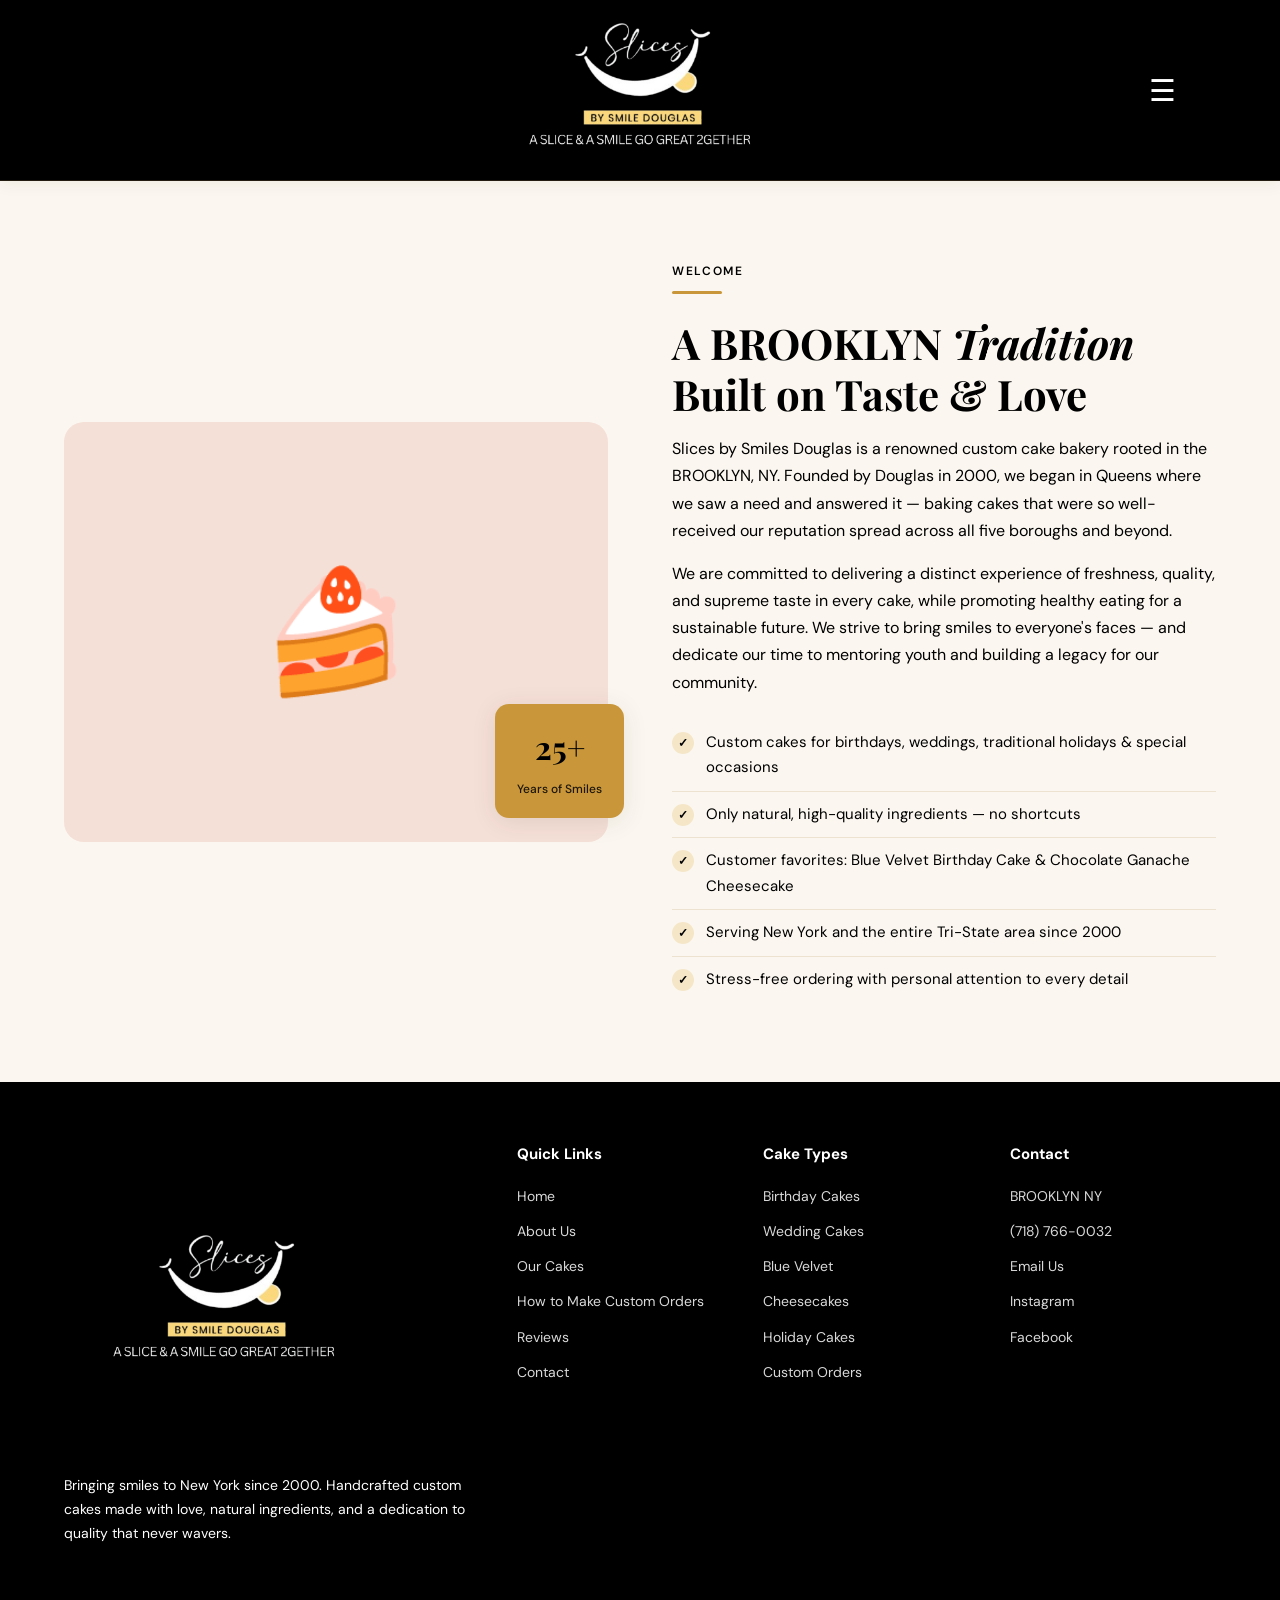
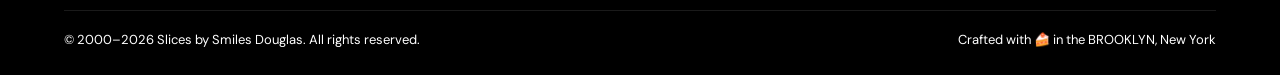
==== commit 6201206b: "Apply footer theme updates across site pages" ====
--- a/about.html
+++ b/about.html
@@ -74,17 +74,17 @@
       .about-list li:last-child { border-bottom: none; }
       .check { width: 22px; height: 22px; min-width: 22px; background: var(--gold-light); border-radius: 50%; display: flex; align-items: center; justify-content: center; color: var(--gold-dark); font-size: 12px; font-weight: 700; margin-top: 2px; }
       /* ---- FOOTER ---- */
-      footer { background: var(--brown); color: var(--white); padding: 60px 5% 24px; }
+      footer { background: #000; color: #fff; padding: 60px 5% 24px; }
       .footer-grid { display: grid; grid-template-columns: 2fr 1fr 1fr 1fr; gap: 40px; max-width: 1200px; margin: auto; }
       .footer-brand { margin-bottom: 24px; }
       .footer-brand .logo { margin-bottom: 12px; }
-      .footer-brand p { color: rgba(255,255,255,0.7); font-size: 14px; }
-      .footer-col h5 { font-size: 15px; font-weight: 700; margin-bottom: 14px; color: var(--gold-light); }
+      .footer-brand p { color: #fff; font-size: 14px; }
+      .footer-col h5 { font-size: 15px; font-weight: 700; margin-bottom: 14px; color: #fff; }
       .footer-col ul { list-style: none; padding: 0; }
       .footer-col ul li { margin-bottom: 8px; }
       .footer-col ul a { color: var(--white); opacity: 0.85; font-size: 14px; }
       .footer-col ul a:hover { opacity: 1; text-decoration: underline; }
-      .footer-bottom { border-top: 1px solid rgba(255,255,255,0.1); margin-top: 40px; padding-top: 18px; display: flex; justify-content: space-between; font-size: 13px; color: rgba(255,255,255,0.6); }
+      .footer-bottom { border-top: 1px solid rgba(255,255,255,0.1); margin-top: 40px; padding-top: 18px; display: flex; justify-content: space-between; font-size: 13px; color: #fff; }
 
       body * { color: #000 !important; }
       nav .nav-toggle,
@@ -92,6 +92,8 @@
       nav .nav-cta,
       nav .logo-text,
       nav .logo-text span { color: #fff !important; }
+      body footer,
+      body footer * { color: #fff !important; }
 
       /* ---- FINAL RESPONSIVE OVERRIDES ---- */
       @media (max-width: 900px) {
@@ -189,10 +191,7 @@
         <div class="footer-brand">
           <a href="index.html" class="logo">
             <div class="logo-icon">S</div>
-            <div class="logo-text">
-              Slices by Smiles Douglas
-              <span style="color: rgba(255, 255, 255, 0.4)">Custom Cakes · BROOKLYN, NY</span>
-            </div>
+            
           </a>
           <p>
             Bringing smiles to New York since 2000. Handcrafted custom cakes made with love, natural ingredients, and a dedication to quality that never wavers.
